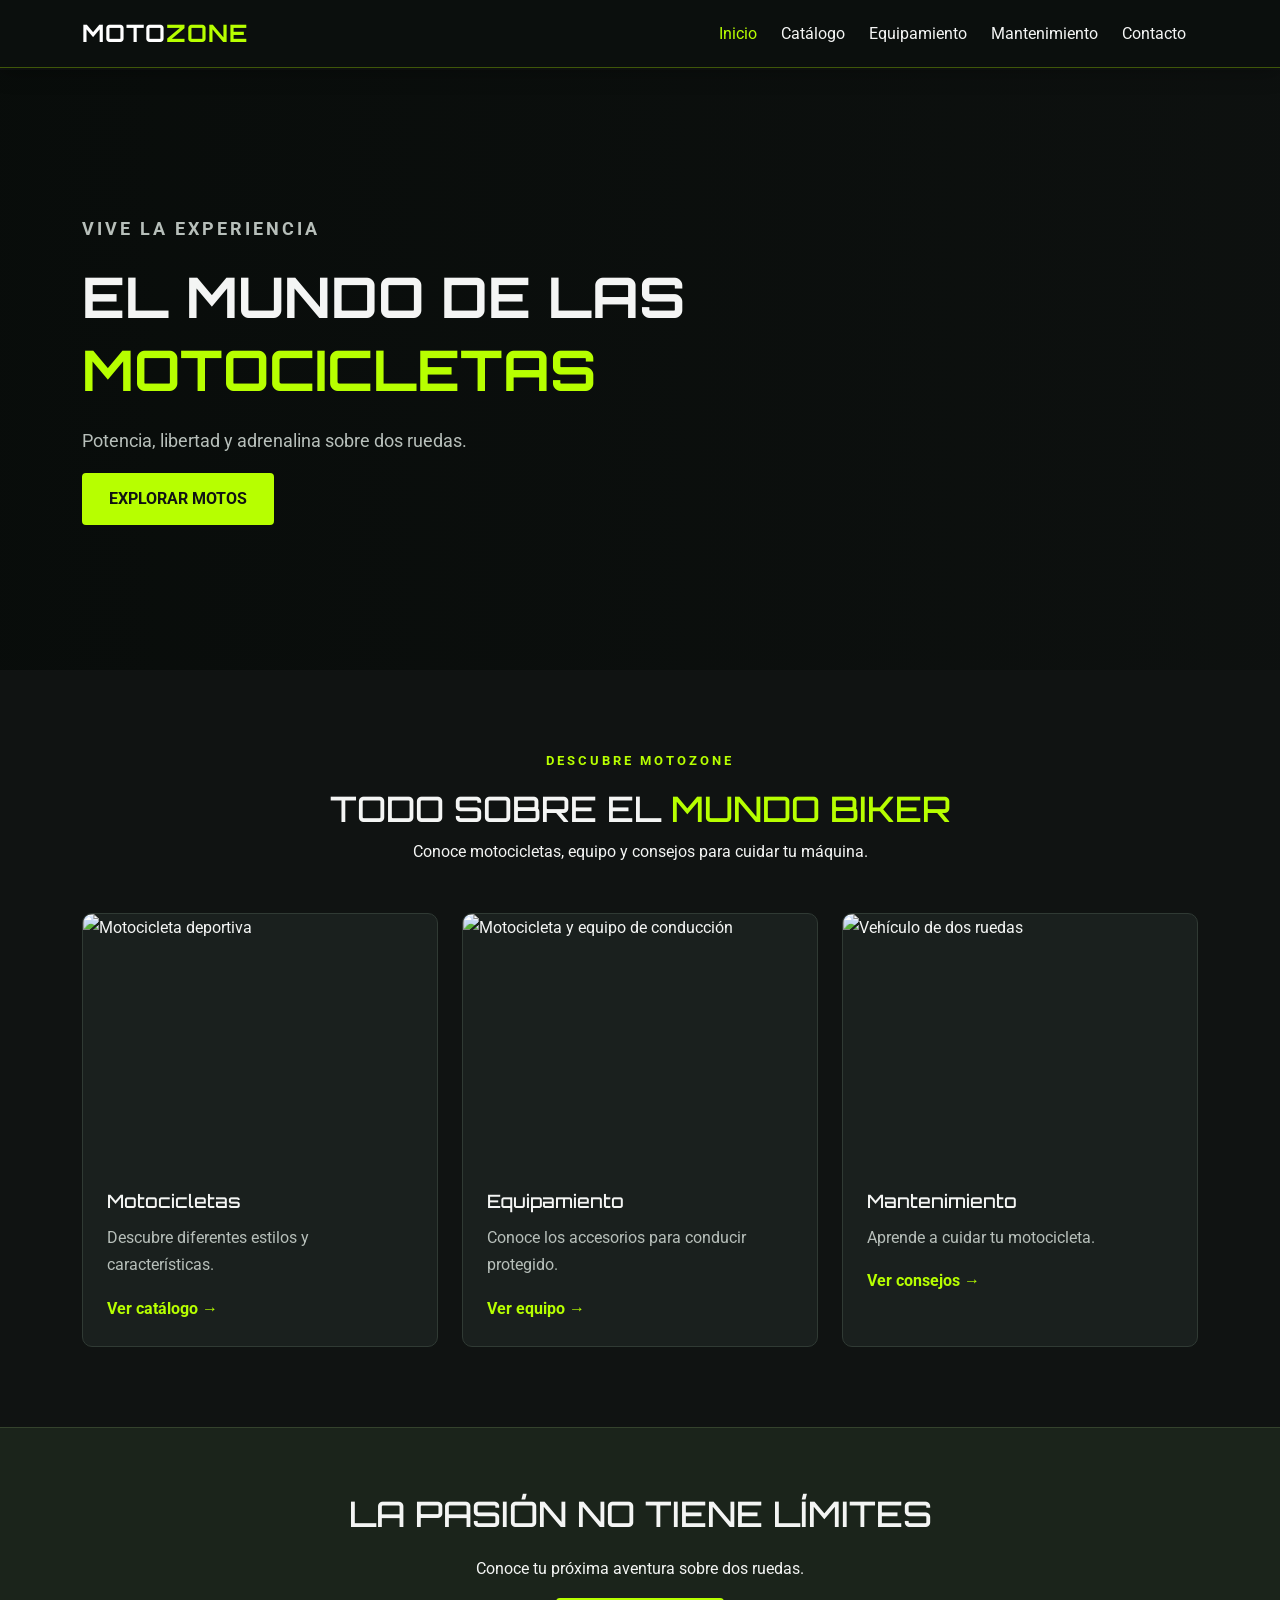
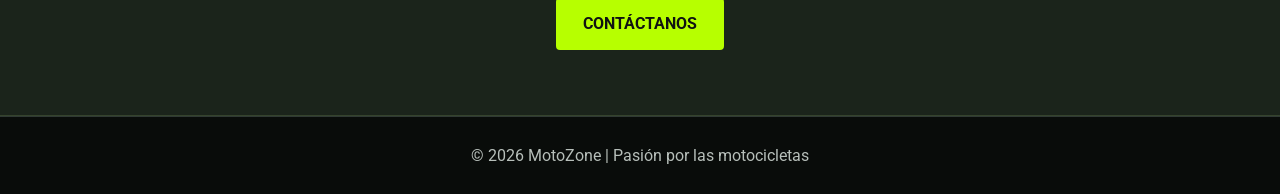
==== index.html @ 1152db32 "Primer commit" ====
<!DOCTYPE html>
<html lang="es">
<head>
    <meta charset="UTF-8">
    <meta name="viewport" content="width=device-width, initial-scale=1.0">
    <title>MotoZone | Inicio</title>
    <link href="https://cdn.jsdelivr.net/npm/bootstrap@5.3.3/dist/css/bootstrap.min.css" rel="stylesheet">
    <link href="https://fonts.googleapis.com/css2?family=Orbitron:wght@500;700&family=Roboto:wght@400;700&display=swap" rel="stylesheet">
    <link rel="stylesheet" href="style.css">
</head>
<body>
    <header>
        <nav class="navbar navbar-expand-lg navbar-dark fixed-top">
            <div class="container">
                <a class="navbar-brand" href="index.html">MOTO<span>ZONE</span></a>
                <button class="navbar-toggler" type="button" data-bs-toggle="collapse" data-bs-target="#menu">
                    <span class="navbar-toggler-icon"></span>
                </button>
                <div class="collapse navbar-collapse" id="menu">
                    <ul class="navbar-nav ms-auto">
                        <li class="nav-item"><a class="nav-link active" href="index.html">Inicio</a></li>
                        <li class="nav-item"><a class="nav-link" href="catalogo.html">Catálogo</a></li>
                        <li class="nav-item"><a class="nav-link" href="equipamiento.html">Equipamiento</a></li>
                        <li class="nav-item"><a class="nav-link" href="mantenimiento.html">Mantenimiento</a></li>
                        <li class="nav-item"><a class="nav-link" href="contacto.html">Contacto</a></li>
                    </ul>
                </div>
            </div>
        </nav>
    </header>

    <main>
        <section class="hero">
            <div class="container hero-content">
                <p class="etiqueta">VIVE LA EXPERIENCIA</p>
                <h1>EL MUNDO DE LAS <span>MOTOCICLETAS</span></h1>
                <p>Potencia, libertad y adrenalina sobre dos ruedas.</p>
                <a href="catalogo.html" class="btn btn-moto">EXPLORAR MOTOS</a>
            </div>
        </section>

        <section class="container seccion">
            <div class="text-center mb-5">
                <p class="etiqueta">DESCUBRE MOTOZONE</p>
                <h2>TODO SOBRE EL <span>MUNDO BIKER</span></h2>
                <p>Conoce motocicletas, equipo y consejos para cuidar tu máquina.</p>
            </div>

            <div class="row g-4">
                <div class="col-sm-6 col-lg-4">
                    <article class="tarjeta">
                        <img src="https://images.unsplash.com/photo-1558981806-ec527fa84c39?auto=format&fit=crop&w=900&q=80" alt="Motocicleta deportiva">
                        <div class="tarjeta-contenido">
                            <h3>Motocicletas</h3>
                            <p>Descubre diferentes estilos y características.</p>
                            <a href="catalogo.html" class="enlace-moto">Ver catálogo →</a>
                        </div>
                    </article>
                </div>
                <div class="col-sm-6 col-lg-4">
                    <article class="tarjeta">
                        <img src="https://images.unsplash.com/photo-1558981403-c5f9899a28bc?auto=format&fit=crop&w=900&q=80" alt="Motocicleta y equipo de conducción">
                        <div class="tarjeta-contenido">
                            <h3>Equipamiento</h3>
                            <p>Conoce los accesorios para conducir protegido.</p>
                            <a href="equipamiento.html" class="enlace-moto">Ver equipo →</a>
                        </div>
                    </article>
                </div>
                <div class="col-sm-6 col-lg-4">
                    <article class="tarjeta">
                        <img src="https://images.unsplash.com/photo-1485965120184-e220f721d03e?auto=format&fit=crop&w=900&q=80" alt="Vehículo de dos ruedas">
                        <div class="tarjeta-contenido">
                            <h3>Mantenimiento</h3>
                            <p>Aprende a cuidar tu motocicleta.</p>
                            <a href="mantenimiento.html" class="enlace-moto">Ver consejos →</a>
                        </div>
                    </article>
                </div>
            </div>
        </section>

        <section class="franja">
            <div class="container text-center">
                <h2>LA PASIÓN NO TIENE LÍMITES</h2>
                <p>Conoce tu próxima aventura sobre dos ruedas.</p>
                <a href="contacto.html" class="btn btn-moto">CONTÁCTANOS</a>
            </div>
        </section>
    </main>

    <footer><p>© 2026 MotoZone | Pasión por las motocicletas</p></footer>

    <script src="https://cdn.jsdelivr.net/npm/bootstrap@5.3.3/dist/js/bootstrap.bundle.min.js"></script>
    <script src="script.js"></script>
</body>
</html>
---- style.css ----
:root {
    --fondo: #101312;
    --tarjeta: #1a201e;
    --verde: #b7ff00;
    --blanco: #f4f5f4;
    --gris: #b7bfba;
}

* {
    box-sizing: border-box;
}

html {
    scroll-behavior: smooth;
    scroll-padding-top: 85px;
}

body {
    margin: 0;
    padding-top: 70px;
    background: var(--fondo);
    color: var(--blanco);
    font-family: 'Roboto', sans-serif;
    line-height: 1.7;
}

h1, h2, h3, .navbar-brand {
    font-family: 'Orbitron', sans-serif;
}

h1 {
    font-size: clamp(2rem, 5vw, 3.5rem);
    font-weight: 700;
}

h2 {
    font-size: clamp(1.5rem, 3vw, 2.2rem);
}

h1 span, h2 span, .navbar-brand span {
    color: var(--verde);
}

.navbar {
    background: rgba(12, 16, 14, 0.97);
    border-bottom: 1px solid rgba(183, 255, 0, 0.3);
    box-shadow: 0 4px 20px rgba(0, 0, 0, 0.3);
}

.navbar-brand {
    font-size: 1.5rem;
    font-weight: 700;
    letter-spacing: 1px;
}

.nav-link {
    color: var(--blanco);
    margin: 0 4px;
    transition: color 0.3s ease, transform 0.3s ease;
}

.nav-link:hover, .nav-link.active {
    color: var(--verde) !important;
}

.nav-link:hover {
    transform: translateY(-2px);
}

.hero {
    min-height: 600px;
    display: flex;
    align-items: center;
    background:
        linear-gradient(90deg, rgba(8, 12, 10, 0.95), rgba(8, 12, 10, 0.35)),
        url("https://images.unsplash.com/photo-1558981806-ec527fa84c39?auto=format&fit=crop&w=1800&q=85") center 55% / cover;
}

.hero-content {
    padding-top: 60px;
    padding-bottom: 60px;
    animation: aparecer 1s ease both;
}

.hero h1 {
    max-width: 750px;
    line-height: 1.3;
    margin-bottom: 20px;
}

.hero h1 span {
    display: block;
}

.hero p {
    color: var(--gris);
    font-size: 1.1rem;
}

.etiqueta, .categoria {
    color: var(--verde);
    font-size: 0.8rem;
    font-weight: 700;
    letter-spacing: 3px;
}

.btn-moto {
    display: inline-block;
    padding: 12px 25px;
    background: var(--verde);
    color: #101312;
    border: 2px solid var(--verde);
    border-radius: 4px;
    font-weight: 700;
    transition: transform 0.3s ease, background 0.3s ease, box-shadow 0.3s ease;
}

.btn-moto:hover {
    background: transparent;
    color: var(--verde);
    transform: translateY(-4px);
    box-shadow: 0 0 18px rgba(183, 255, 0, 0.3);
}

.seccion {
    padding-top: 80px;
    padding-bottom: 80px;
}

.pagina {
    min-height: 75vh;
}

.tarjeta {
    height: 100%;
    overflow: hidden;
    background: var(--tarjeta);
    border: 1px solid #303a34;
    border-radius: 10px;
    transition: transform 0.4s ease, box-shadow 0.4s ease, border-color 0.4s ease;
    animation: aparecer 0.8s ease both;
}

.tarjeta:hover {
    transform: translateY(-10px);
    border-color: var(--verde);
    box-shadow: 0 12px 30px rgba(183, 255, 0, 0.13);
}

.tarjeta img {
    display: block;
    width: 100%;
    height: 240px;
    object-fit: cover;
    transition: transform 0.65s ease, filter 0.65s ease;
}

.tarjeta:hover img {
    transform: scale(1.09);
    filter: brightness(1.15);
}

.tarjeta-contenido {
    padding: 24px;
}

.tarjeta h3 {
    font-size: 1.15rem;
    margin: 12px 0;
}

.tarjeta p {
    color: var(--gris);
}

.enlace-moto {
    color: var(--verde);
    text-decoration: none;
    font-weight: 700;
}

.enlace-moto:hover {
    text-decoration: underline;
}

.franja {
    padding: 65px 15px;
    background: #1b241b;
    border-top: 1px solid #35432d;
    border-bottom: 1px solid #35432d;
}

.franja h2 {
    margin-bottom: 20px;
}

.consejo {
    background: var(--tarjeta);
    border-left: 4px solid var(--verde);
    border-radius: 5px;
    padding: 28px;
}

.consejo h2 {
    color: var(--verde);
}

.formulario {
    padding: 35px;
    background: var(--tarjeta);
    border: 1px solid #35432d;
    border-radius: 12px;
    box-shadow: 0 10px 35px rgba(0, 0, 0, 0.2);
}

.form-label, .form-check-label {
    color: var(--blanco);
}

.form-control, .form-select {
    min-height: 48px;
    background-color: #101512;
    color: var(--blanco);
    border: 1px solid #465148;
}

textarea.form-control {
    min-height: 130px;
}

.form-control:focus, .form-select:focus {
    background-color: #101512;
    color: white;
    border-color: var(--verde);
    box-shadow: 0 0 0 0.2rem rgba(183, 255, 0, 0.15);
}

.form-control::placeholder {
    color: #929b94;
}

.form-check-input:checked {
    background-color: #82bd00;
    border-color: var(--verde);
}

.mensaje-formulario {
    margin-top: 20px;
    font-weight: 700;
}

footer {
    padding: 25px 15px;
    background: #090c0a;
    border-top: 1px solid #303a34;
    text-align: center;
    color: var(--gris);
}

footer p {
    margin: 0;
}

@keyframes aparecer {
    from {
        opacity: 0;
        transform: translateY(25px);
    }
    to {
        opacity: 1;
        transform: translateY(0);
    }
}

@media (max-width: 768px) {
    .hero {
        min-height: 500px;
        background-position: 60% center;
    }

    .seccion {
        padding-top: 55px;
        padding-bottom: 55px;
    }

    .tarjeta img {
        height: 220px;
    }

    .formulario {
        padding: 22px;
    }

    .navbar-nav {
        padding: 10px 0;
    }
}

@media (prefers-reduced-motion: reduce) {
    *, *::before, *::after {
        scroll-behavior: auto !important;
        animation-duration: 0.01ms !important;
        transition-duration: 0.01ms !important;
    }
}
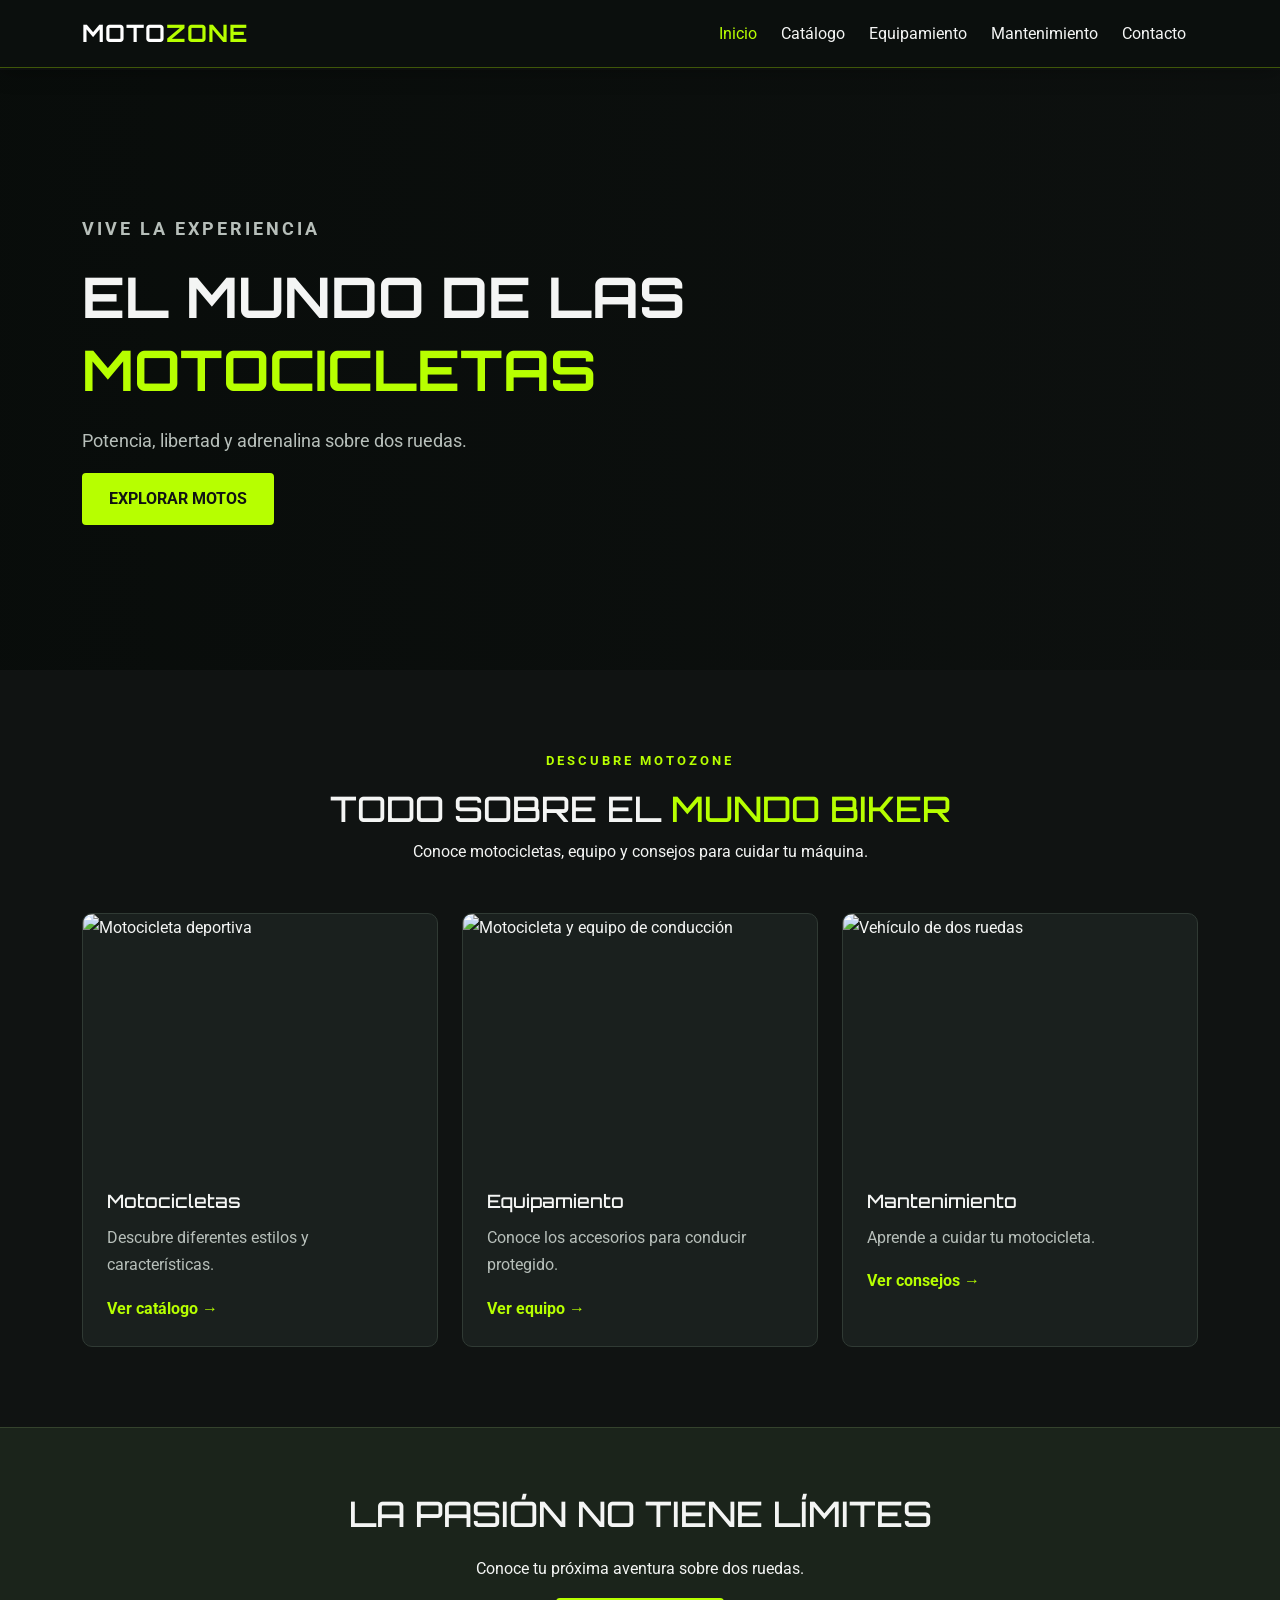
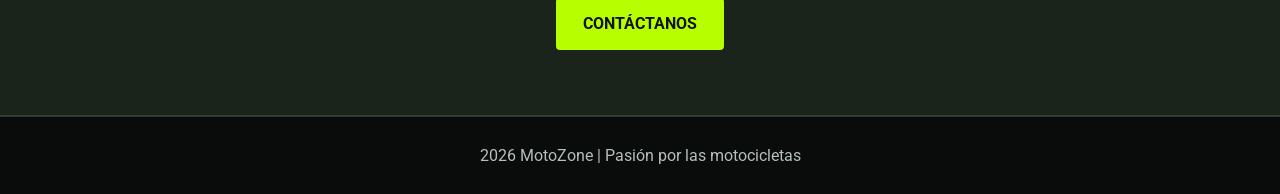
==== commit 4ca3c910: "Actualizacion" ====
--- a/index.html
+++ b/index.html
@@ -30,7 +30,7 @@
         </nav>
     </header>
 
-    <main>
+    <div>
         <section class="hero">
             <div class="container hero-content">
                 <p class="etiqueta">VIVE LA EXPERIENCIA</p>
@@ -88,9 +88,9 @@
                 <a href="contacto.html" class="btn btn-moto">CONTÁCTANOS</a>
             </div>
         </section>
-    </main>
+    </div>
 
-    <footer><p>© 2026 MotoZone | Pasión por las motocicletas</p></footer>
+    <footer><p> 2026 MotoZone | Pasión por las motocicletas</p></footer>
 
     <script src="https://cdn.jsdelivr.net/npm/bootstrap@5.3.3/dist/js/bootstrap.bundle.min.js"></script>
     <script src="script.js"></script>
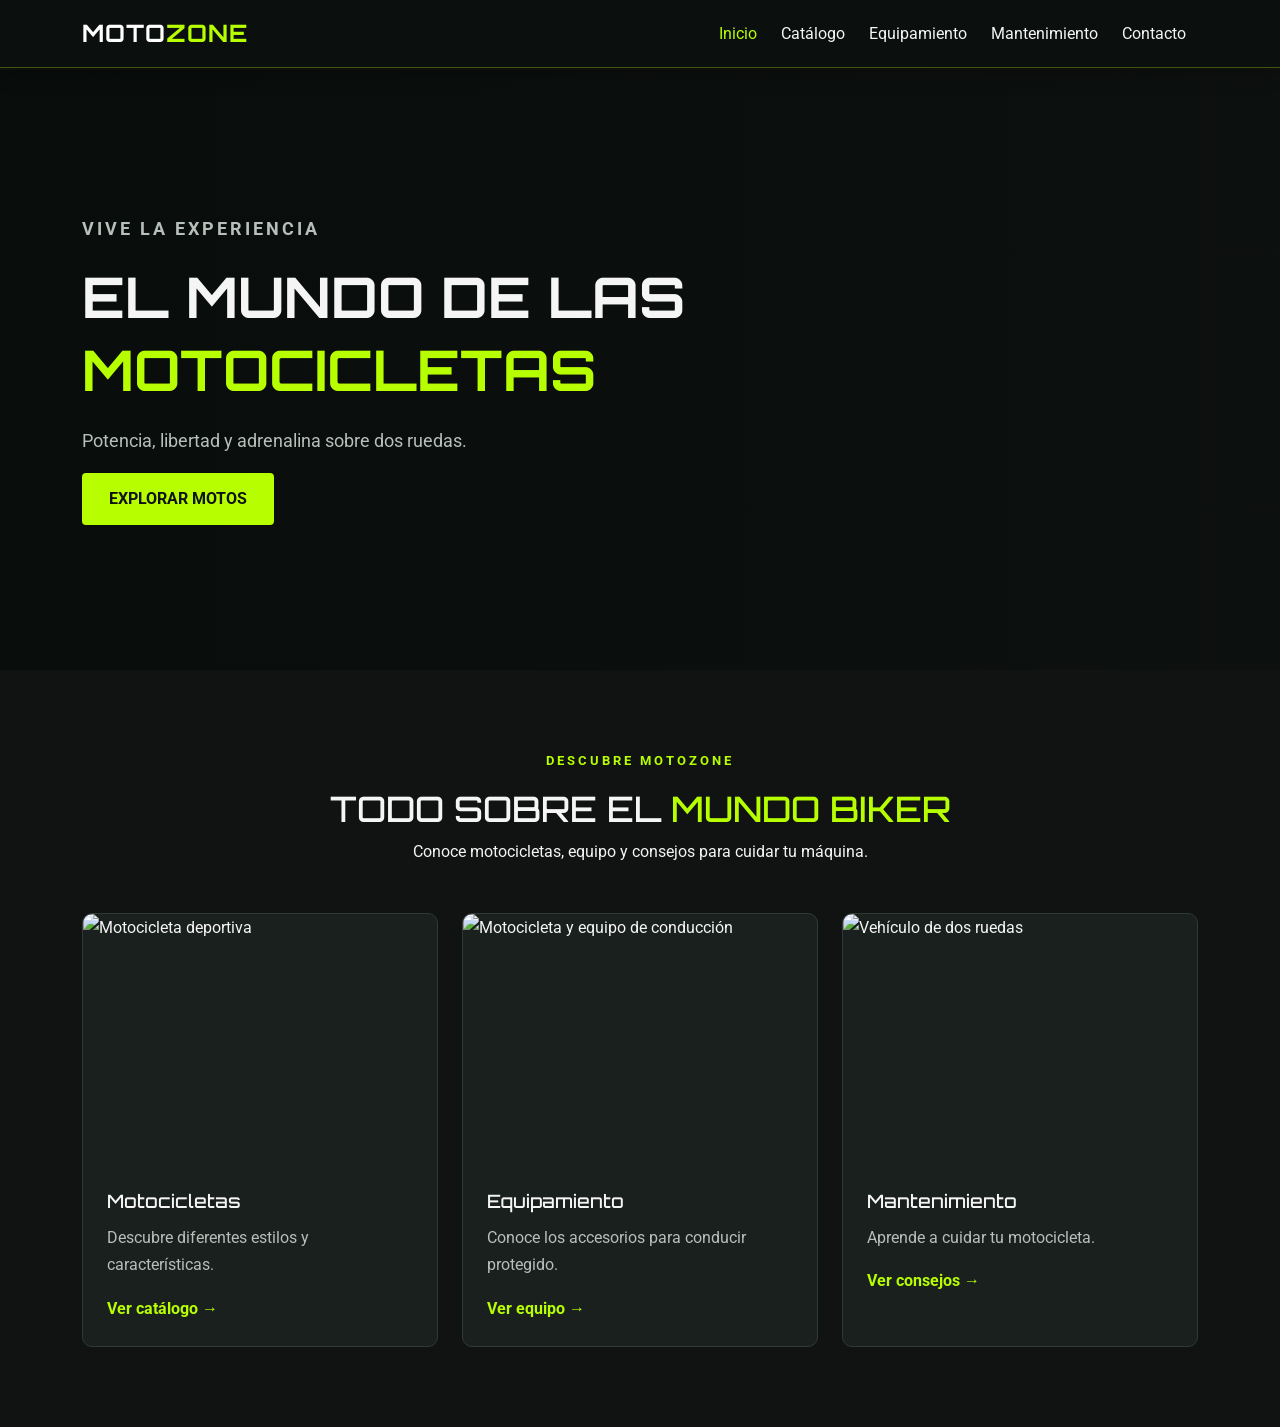
==== commit b4b6e63d: "Cambios en el index" ====
--- a/index.html
+++ b/index.html
@@ -81,18 +81,3 @@
             </div>
         </section>
 
-        <section class="franja">
-            <div class="container text-center">
-                <h2>LA PASIÓN NO TIENE LÍMITES</h2>
-                <p>Conoce tu próxima aventura sobre dos ruedas.</p>
-                <a href="contacto.html" class="btn btn-moto">CONTÁCTANOS</a>
-            </div>
-        </section>
-    </div>
-
-    <footer><p> 2026 MotoZone | Pasión por las motocicletas</p></footer>
-
-    <script src="https://cdn.jsdelivr.net/npm/bootstrap@5.3.3/dist/js/bootstrap.bundle.min.js"></script>
-    <script src="script.js"></script>
-</body>
-</html>
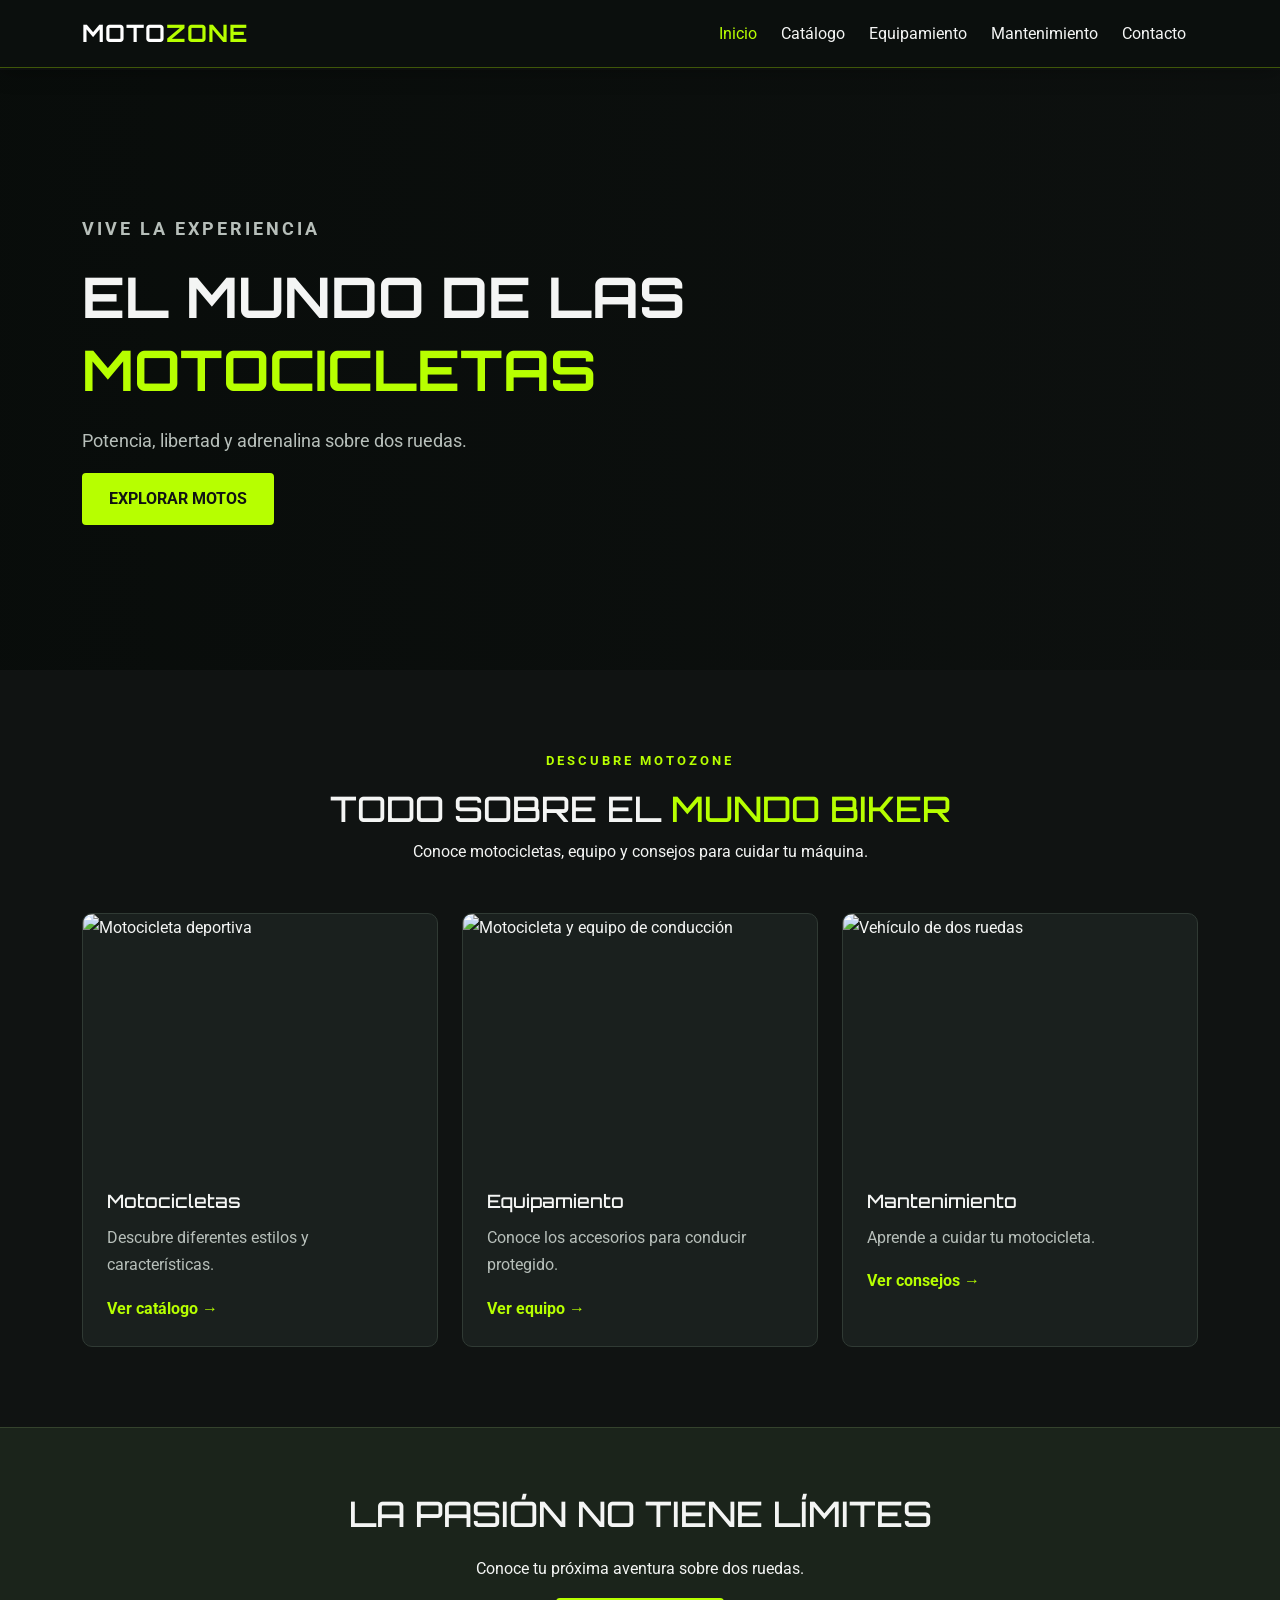
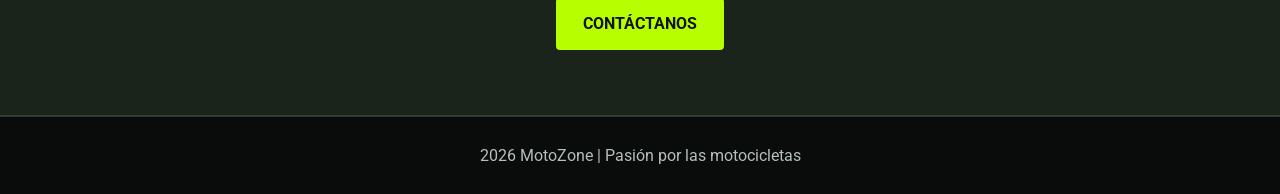
==== commit 922bdbf3: "Actualizaciones" ====
--- a/index.html
+++ b/index.html
@@ -81,3 +81,18 @@
             </div>
         </section>
 
+<section class="franja">
+            <div class="container text-center">
+                <h2>LA PASIÓN NO TIENE LÍMITES</h2>
+                <p>Conoce tu próxima aventura sobre dos ruedas.</p>
+                <a href="contacto.html" class="btn btn-moto">CONTÁCTANOS</a>
+            </div>
+        </section>
+    </div>
+
+    <footer><p> 2026 MotoZone | Pasión por las motocicletas</p></footer>
+
+    <script src="https://cdn.jsdelivr.net/npm/bootstrap@5.3.3/dist/js/bootstrap.bundle.min.js"></script>
+    <script src="script.js"></script>
+</body>
+</html>
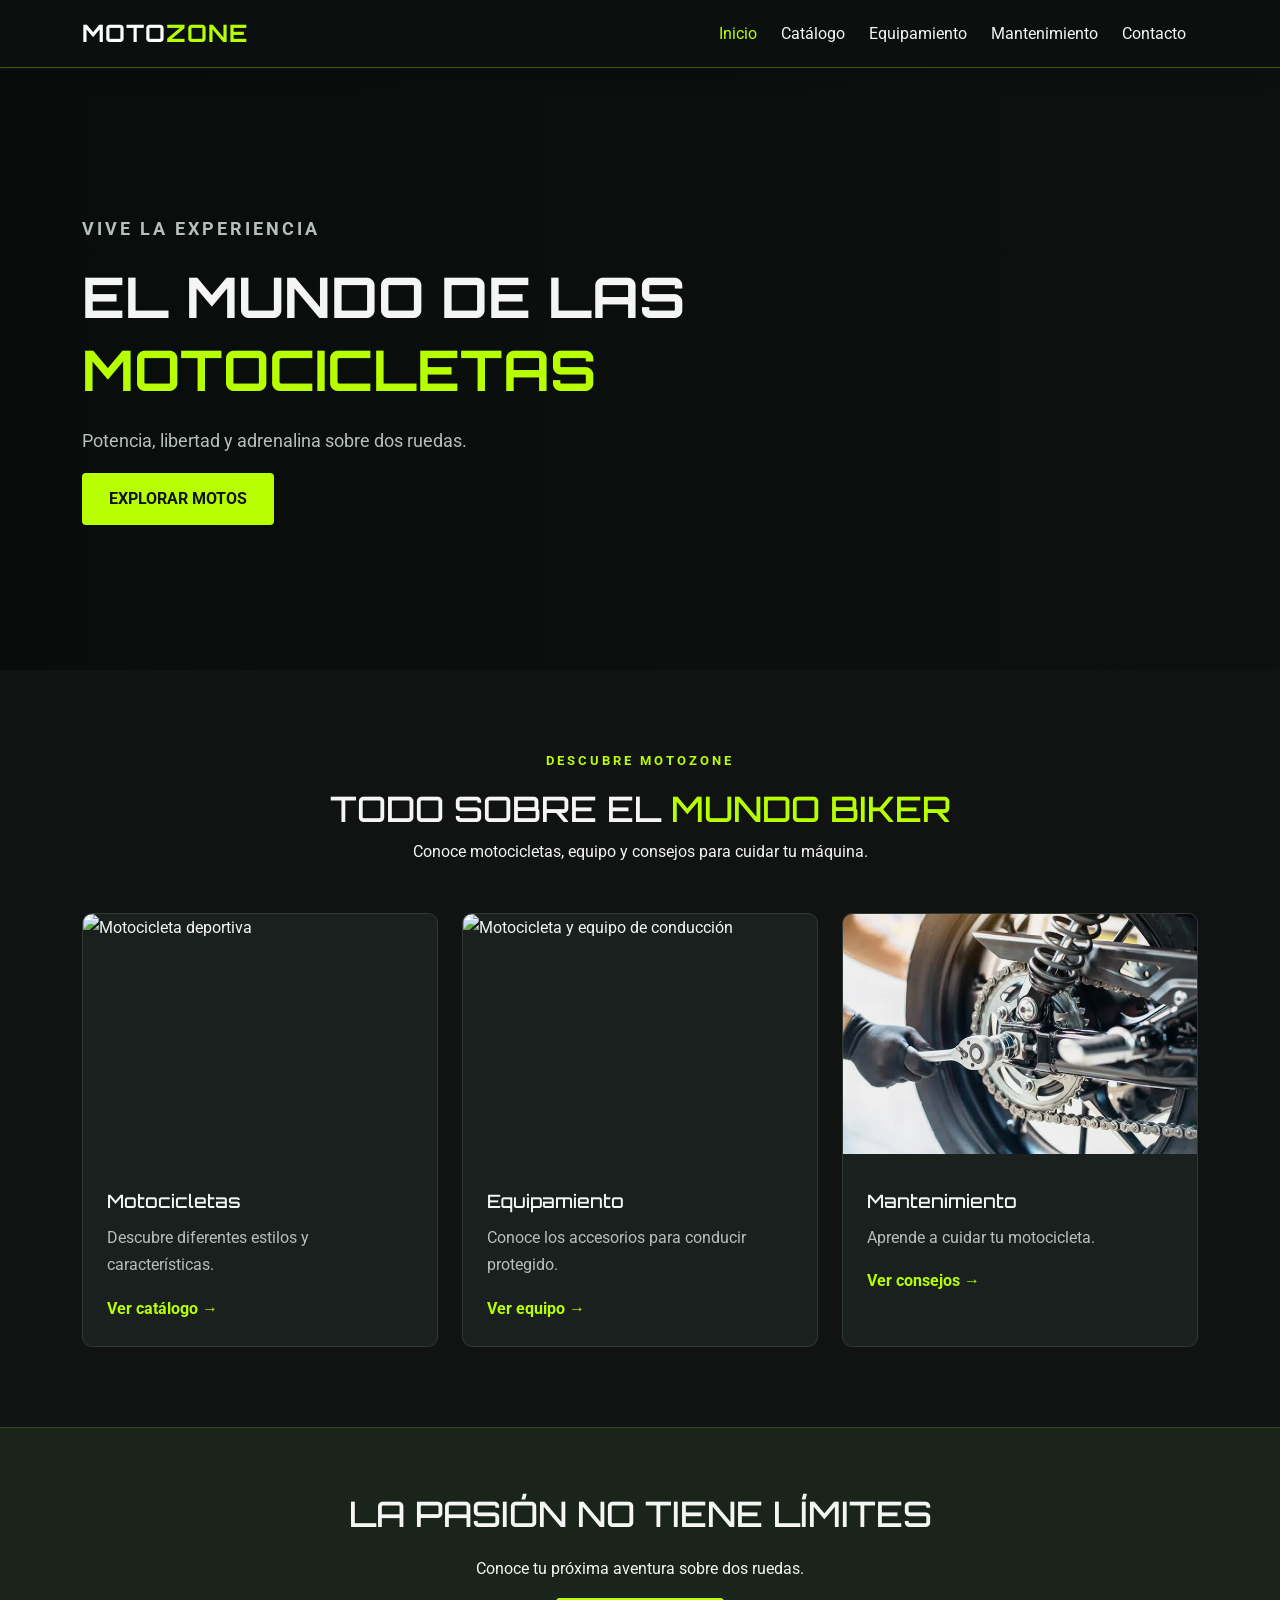
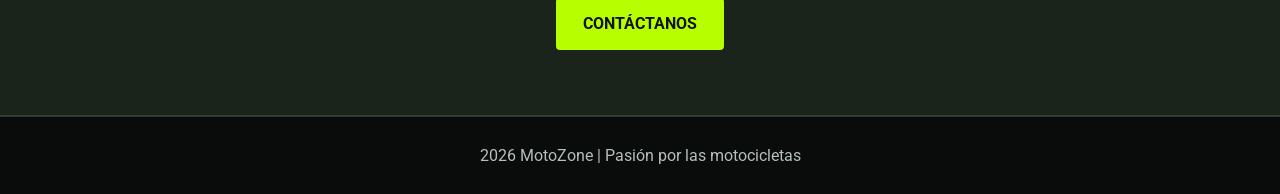
==== commit c05db2b7: "Actualizado" ====
--- a/index.html
+++ b/index.html
@@ -31,16 +31,16 @@
     </header>
 
     <div>
-        <section class="hero">
+        <div class="hero">
             <div class="container hero-content">
                 <p class="etiqueta">VIVE LA EXPERIENCIA</p>
                 <h1>EL MUNDO DE LAS <span>MOTOCICLETAS</span></h1>
                 <p>Potencia, libertad y adrenalina sobre dos ruedas.</p>
                 <a href="catalogo.html" class="btn btn-moto">EXPLORAR MOTOS</a>
             </div>
-        </section>
+        </div>
 
-        <section class="container seccion">
+        <div class="container seccion">
             <div class="text-center mb-5">
                 <p class="etiqueta">DESCUBRE MOTOZONE</p>
                 <h2>TODO SOBRE EL <span>MUNDO BIKER</span></h2>
@@ -70,7 +70,7 @@
                 </div>
                 <div class="col-sm-6 col-lg-4">
                     <article class="tarjeta">
-                        <img src="https://images.unsplash.com/photo-1485965120184-e220f721d03e?auto=format&fit=crop&w=900&q=80" alt="Vehículo de dos ruedas">
+                        <img src="imagen3.jpg" alt="Vehículo de dos ruedas">
                         <div class="tarjeta-contenido">
                             <h3>Mantenimiento</h3>
                             <p>Aprende a cuidar tu motocicleta.</p>
@@ -79,7 +79,7 @@
                     </article>
                 </div>
             </div>
-        </section>
+        </div>
 
 <section class="franja">
             <div class="container text-center">
--- a/style.css
+++ b/style.css
@@ -303,4 +303,4 @@
         animation-duration: 0.01ms !important;
         transition-duration: 0.01ms !important;
     }
-}
+}
